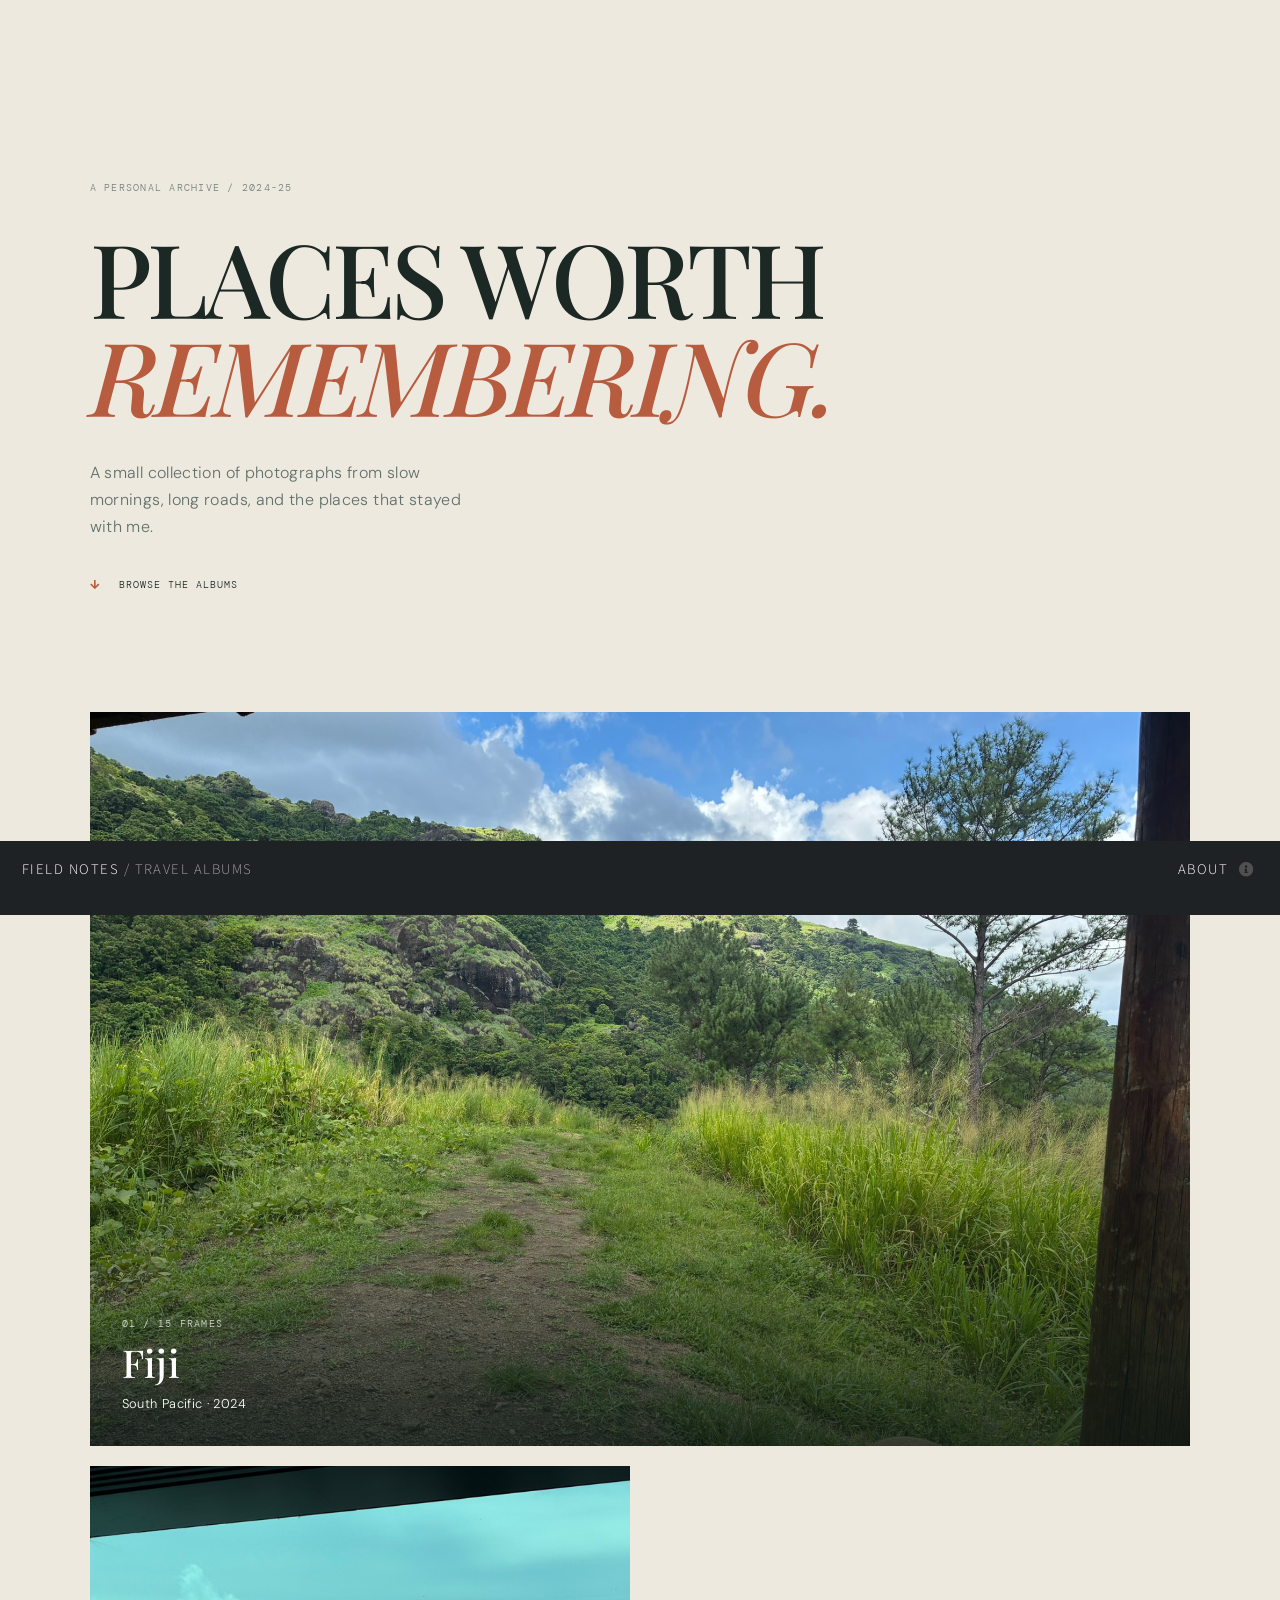
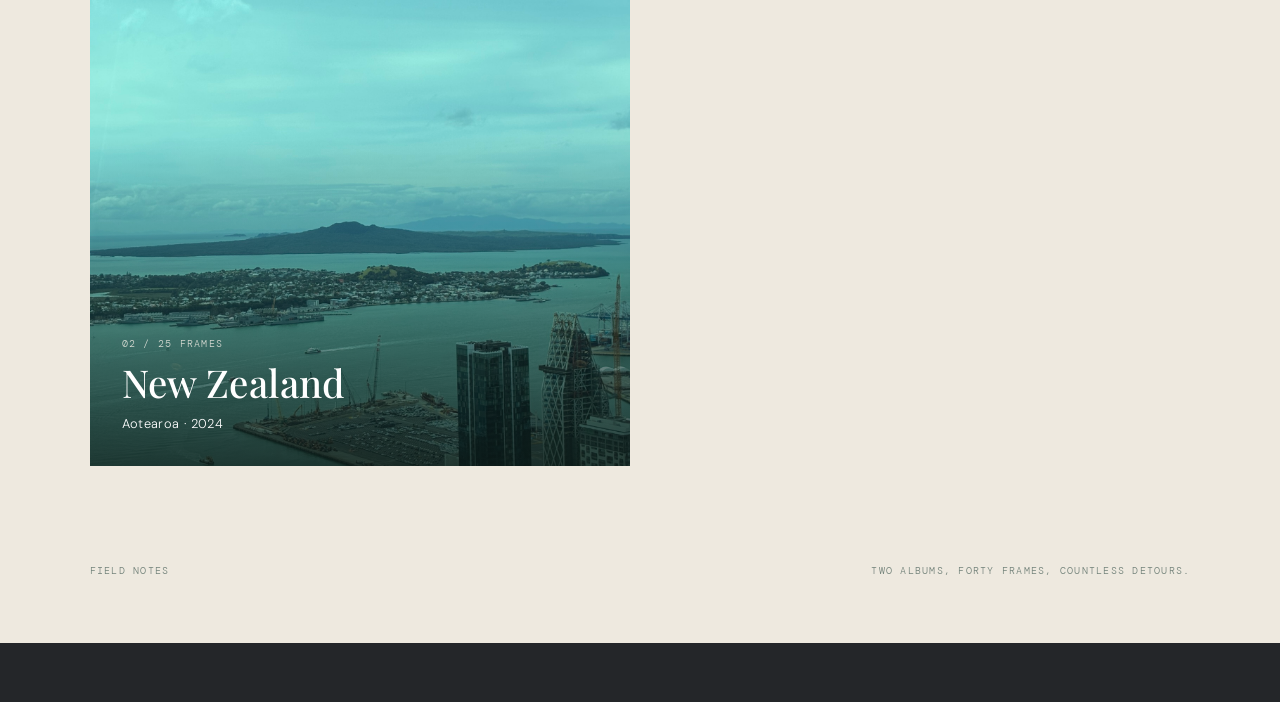
==== index.html @ 41483437 "Initial Commit" ====
<!DOCTYPE HTML>
<html>
	<head>
		<title>Field Notes | Travel Albums</title>
		<meta charset="utf-8" />
		<meta name="viewport" content="width=device-width, initial-scale=1, user-scalable=no" />
		<link rel="stylesheet" href="assets/css/main.css" />
		<noscript><link rel="stylesheet" href="assets/css/noscript.css" /></noscript>
	</head>
	<body class="is-preload">

			<div id="wrapper">
					<header id="header">
						<h1><a href="index.html"><strong>Field Notes</strong> / travel albums</a></h1>
						<nav>
							<ul>
								<li><a href="#about" class="icon solid fa-info-circle">About</a></li>
							</ul>
						</nav>
					</header>

					<main id="album-shelf">
						<section class="intro" aria-labelledby="page-title">
							<p class="eyebrow">A personal archive / 2024-25</p>
							<h2 id="page-title">Places worth<br /><em>remembering.</em></h2>
							<p class="intro-copy">A small collection of photographs from slow mornings, long roads, and the places that stayed with me.</p>
							<a class="scroll-cue" href="#albums"><span class="icon solid fa-arrow-down" aria-hidden="true"></span> Browse the albums</a>
						</section>

						<section id="albums" class="album-grid" aria-label="Travel albums">
							<a class="album-card album-card--wide" href="album.html?album=fiji">
								<img src="images/fiji/IMG_1176.JPEG" alt="A tropical shoreline in Fiji" />
								<span class="album-card__shade"></span>
								<span class="album-card__meta"><small>01 / 15 frames</small><strong>Fiji</strong><span>South Pacific · 2024</span></span>
								<span class="album-card__arrow icon solid fa-arrow-right" aria-hidden="true"></span>
							</a>
							<a class="album-card" href="album.html?album=new-zealand">
								<img src="images/new_zealand/IMG_1194.JPEG" alt="A wide New Zealand landscape" />
								<span class="album-card__shade"></span>
								<span class="album-card__meta"><small>02 / 25 frames</small><strong>New Zealand</strong><span>Aotearoa · 2024</span></span>
								<span class="album-card__arrow icon solid fa-arrow-right" aria-hidden="true"></span>
							</a>
						</section>

						<footer id="about" class="shelf-footer"><span>Field Notes</span><span>Two albums, forty frames, countless detours.</span></footer>
					</main>

			</div>

			<script src="assets/js/jquery.min.js"></script>
			<script src="assets/js/browser.min.js"></script>
			<script src="assets/js/jquery.poptrox.min.js"></script>
			<script src="assets/js/breakpoints.min.js"></script>
			<script src="assets/js/util.js"></script>
			<script src="assets/js/main.js"></script>

	</body>
</html>
---- assets/css/main.css ----
@import url(fontawesome-all.min.css);
@import url("https://fonts.googleapis.com/css?family=Source+Sans+Pro:300,300italic,400,400italic");
@import url("https://fonts.googleapis.com/css2?family=DM+Mono:wght@400;500&family=DM+Sans:wght@400;500;700&family=Playfair+Display:ital,wght@0,500;1,500&display=swap");

/*
	Multiverse by HTML5 UP
	html5up.net | @ajlkn
	Free for personal and commercial use under the CCA 3.0 license (html5up.net/license)
*/

@-moz-keyframes spinner {
	0% {
		-moz-transform: rotate(0deg);
		-webkit-transform: rotate(0deg);
		-ms-transform: rotate(0deg);
		transform: rotate(0deg);
	}

	100% {
		-moz-transform: rotate(359deg);
		-webkit-transform: rotate(359deg);
		-ms-transform: rotate(359deg);
		transform: rotate(359deg);
	}
}

@-webkit-keyframes spinner {
	0% {
		-moz-transform: rotate(0deg);
		-webkit-transform: rotate(0deg);
		-ms-transform: rotate(0deg);
		transform: rotate(0deg);
	}

	100% {
		-moz-transform: rotate(359deg);
		-webkit-transform: rotate(359deg);
		-ms-transform: rotate(359deg);
		transform: rotate(359deg);
	}
}

@-ms-keyframes spinner {
	0% {
		-moz-transform: rotate(0deg);
		-webkit-transform: rotate(0deg);
		-ms-transform: rotate(0deg);
		transform: rotate(0deg);
	}

	100% {
		-moz-transform: rotate(359deg);
		-webkit-transform: rotate(359deg);
		-ms-transform: rotate(359deg);
		transform: rotate(359deg);
	}
}

@keyframes spinner {
	0% {
		-moz-transform: rotate(0deg);
		-webkit-transform: rotate(0deg);
		-ms-transform: rotate(0deg);
		transform: rotate(0deg);
	}

	100% {
		-moz-transform: rotate(359deg);
		-webkit-transform: rotate(359deg);
		-ms-transform: rotate(359deg);
		transform: rotate(359deg);
	}
}

html, body, div, span, applet, object,
iframe, h1, h2, h3, h4, h5, h6, p, blockquote,
pre, a, abbr, acronym, address, big, cite,
code, del, dfn, em, img, ins, kbd, q, s, samp,
small, strike, strong, sub, sup, tt, var, b,
u, i, center, dl, dt, dd, ol, ul, li, fieldset,
form, label, legend, table, caption, tbody,
tfoot, thead, tr, th, td, article, aside,
canvas, details, embed, figure, figcaption,
footer, header, hgroup, menu, nav, output, ruby,
section, summary, time, mark, audio, video {
	margin: 0;
	padding: 0;
	border: 0;
	font-size: 100%;
	font: inherit;
	vertical-align: baseline;}

article, aside, details, figcaption, figure,
footer, header, hgroup, menu, nav, section {
	display: block;}

body {
	line-height: 1;
}

ol, ul {
	list-style: none;
}

blockquote, q {
	quotes: none;
}

	blockquote:before, blockquote:after, q:before, q:after {
		content: '';
		content: none;
	}

table {
	border-collapse: collapse;
	border-spacing: 0;
}

body {
	-webkit-text-size-adjust: none;
}

mark {
	background-color: transparent;
	color: inherit;
}

input::-moz-focus-inner {
	border: 0;
	padding: 0;
}

input, select, textarea {
	-moz-appearance: none;
	-webkit-appearance: none;
	-ms-appearance: none;
	appearance: none;
}

/* Basic */

	@-ms-viewport {
		width: device-width;
	}

	body {
		-ms-overflow-style: scrollbar;
	}

	@media screen and (max-width: 480px) {

		html, body {
			min-width: 320px;
		}

	}

	html {
		box-sizing: border-box;
	}

	*, *:before, *:after {
		box-sizing: inherit;
	}

	body {
		background: #242629;
	}

	/* Album shelf */
	#album-shelf {
		background: #eee9df;
		color: #1c2824;
		min-height: calc(100vh - 4em);
		padding: clamp(7rem, 14vw, 12rem) clamp(1.5rem, 7vw, 8rem) 4rem;
	}

	.intro { margin: 0 auto clamp(4rem, 9vw, 8rem); max-width: 72rem; }
	.eyebrow, .album-card__meta small, .shelf-footer { font-family: "DM Mono", monospace; font-size: 0.65rem; letter-spacing: 0.12em; text-transform: uppercase; }
	.eyebrow { color: #718179; margin-bottom: 2rem; }
	.intro h2 { color: #1c2824; font-family: "Playfair Display", Georgia, serif; font-size: clamp(3.4rem, 8vw, 7.5rem); font-weight: 500; letter-spacing: -0.04em; line-height: 0.95; margin: 0; }
	.intro h2 em { color: #b85c3f; font-weight: 500; }
	.intro-copy { color: #63716b; font-family: "DM Sans", sans-serif; font-size: 1rem; line-height: 1.7; margin: 2.25rem 0 2rem; max-width: 25rem; }
	.scroll-cue { border: 0; color: #1c2824; font-family: "DM Mono", monospace; font-size: 0.65rem; letter-spacing: 0.1em; text-transform: uppercase; }
	.scroll-cue .icon { color: #b85c3f; margin-right: 0.75rem; }
	.album-grid { display: grid; gap: 1.25rem; grid-template-columns: repeat(2, minmax(0, 1fr)); margin: 0 auto; max-width: 72rem; }
	.album-card { aspect-ratio: 0.9; border: 0; display: block; overflow: hidden; position: relative; }
	.album-card--wide { aspect-ratio: 1.5; grid-column: span 2; }
	.album-card img { height: 100%; object-fit: cover; transition: transform 0.7s ease; width: 100%; }
	.album-card__shade { background: linear-gradient(0deg, rgba(13, 25, 21, 0.8), transparent 55%); inset: 0; position: absolute; }
	.album-card__meta { bottom: 2rem; color: #fff; display: flex; flex-direction: column; left: 2rem; position: absolute; z-index: 1; }
	.album-card__meta small { color: #d4d9d1; margin-bottom: 0.7rem; }
	.album-card__meta strong { font-family: "Playfair Display", Georgia, serif; font-size: clamp(1.6rem, 3vw, 2.8rem); font-weight: 500; line-height: 1; }
	.album-card__meta span:last-child { font-family: "DM Sans", sans-serif; font-size: 0.8rem; margin-top: 0.7rem; }
	.album-card__arrow { border: 1px solid rgba(255,255,255,0.7); border-radius: 50%; color: #fff; font-size: 0.8rem; height: 2.75rem; line-height: 2.6rem; position: absolute; right: 2rem; text-align: center; top: 2rem; transition: background-color 0.3s ease, color 0.3s ease; width: 2.75rem; z-index: 1; }
	.album-card:hover img { transform: scale(1.04); }
	.album-card:hover .album-card__arrow { background: #eee9df; color: #1c2824; }
	.shelf-footer { color: #718179; display: flex; justify-content: space-between; margin: 6rem auto 0; max-width: 72rem; }

	@media screen and (max-width: 736px) {
		#album-shelf { padding: 7rem 1.25rem 2rem; }
		.album-grid { grid-template-columns: 1fr; }
		.album-card, .album-card--wide { aspect-ratio: 0.95; grid-column: auto; }
		.album-card__meta { bottom: 1.5rem; left: 1.5rem; }
		.album-card__arrow { right: 1.5rem; top: 1.5rem; }
		.shelf-footer { flex-direction: column; gap: 0.7rem; margin-top: 4rem; }
	}

	.album-page { background: #eee9df; }
	.album-page #header { background: #1c2824; }
	.album-page #header h1, .album-page #header nav > ul > li a { color: #eee9df; }
	#album-view { background: #eee9df; min-height: calc(100vh - 4em); padding: clamp(7rem, 12vw, 10rem) clamp(1.25rem, 5vw, 6rem) 4rem; }
	.album-heading { margin: 0 auto 4rem; max-width: 72rem; }
	.album-heading .eyebrow { margin-bottom: 1rem; }
	.album-heading h2 { color: #1c2824; font-family: "Playfair Display", Georgia, serif; font-size: clamp(2.75rem, 6vw, 6rem); font-weight: 500; letter-spacing: -0.04em; line-height: 1; margin: 0; }
	.album-heading > p:last-child { color: #63716b; font-family: "DM Sans", sans-serif; font-size: 1rem; margin: 1.25rem 0 0; max-width: 28rem; }
	.album-page #main { gap: 1.25rem; margin: 0 auto; max-width: 72rem; }
	.album-page #main .thumb { background: #d6d0c4; height: auto; min-height: 0; width: calc(33.333% - 0.84rem); }
	.album-page #main .thumb:nth-child(1), .album-page #main .thumb:nth-child(4) { width: calc(66.666% - 0.42rem); }
	.album-page #main .thumb > .image { display: block; height: 26rem; position: relative; }
	.album-page #main .thumb > .image img { display: block; height: auto; min-height: 20rem; object-fit: cover; opacity: 0; width: 100%; }
	.album-page #main .thumb > h2 { color: #fff; }
	@media screen and (max-width: 736px) {
		#album-view { padding: 7rem 1.25rem 2rem; }
		.album-page #main .thumb, .album-page #main .thumb:nth-child(1), .album-page #main .thumb:nth-child(4) { width: 100%; }
		.album-page #main .thumb > .image { height: 20rem; }
	}

		body.is-preload *, body.is-preload *:before, body.is-preload *:after {
			-moz-animation: none !important;
			-webkit-animation: none !important;
			-ms-animation: none !important;
			animation: none !important;
			-moz-transition: none !important;
			-webkit-transition: none !important;
			-ms-transition: none !important;
			transition: none !important;
		}

		body.is-resizing *, body.is-resizing *:before, body.is-resizing *:after {
			-moz-animation: none !important;
			-webkit-animation: none !important;
			-ms-animation: none !important;
			animation: none !important;
			-moz-transition: none !important;
			-webkit-transition: none !important;
			-ms-transition: none !important;
			transition: none !important;
		}

/* Type */

	body, input, select, textarea {
		color: #a0a0a1;
		font-family: "Source Sans Pro", Helvetica, sans-serif;
		font-size: 15pt;
		font-weight: 300;
		letter-spacing: 0.025em;
		line-height: 1.65;
	}

		@media screen and (max-width: 1680px) {

			body, input, select, textarea {
				font-size: 11pt;
			}

		}

	a {
		-moz-transition: color 0.2s ease-in-out, border-bottom-color 0.2s ease-in-out;
		-webkit-transition: color 0.2s ease-in-out, border-bottom-color 0.2s ease-in-out;
		-ms-transition: color 0.2s ease-in-out, border-bottom-color 0.2s ease-in-out;
		transition: color 0.2s ease-in-out, border-bottom-color 0.2s ease-in-out;
		border-bottom: dotted 1px;
		color: #34a58e;
		text-decoration: none;
	}

		a:hover {
			border-bottom-color: transparent;
			color: #34a58e !important;
		}

	strong, b {
		color: #ffffff;
		font-weight: 300;
	}

	em, i {
		font-style: italic;
	}

	p {
		margin: 0 0 2em 0;
	}

	h1, h2, h3, h4, h5, h6 {
		color: #ffffff;
		font-weight: 300;
		letter-spacing: 0.1em;
		line-height: 1.5;
		margin: 0 0 1em 0;
		text-transform: uppercase;
	}

		h1 a, h2 a, h3 a, h4 a, h5 a, h6 a {
			color: inherit;
			text-decoration: none;
		}

	h1 {
		font-size: 2em;
	}

	h2 {
		font-size: 1.25em;
	}

	h3 {
		font-size: 1.1em;
	}

	h4 {
		font-size: 1em;
	}

	h5 {
		font-size: 0.9em;
	}

	h6 {
		font-size: 0.7em;
	}

	@media screen and (max-width: 736px) {

		h2 {
			font-size: 1em;
		}

		h3 {
			font-size: 0.9em;
		}

		h4 {
			font-size: 0.8em;
		}

		h5 {
			font-size: 0.7em;
		}

		h6 {
			font-size: 0.7em;
		}

	}

	sub {
		font-size: 0.8em;
		position: relative;
		top: 0.5em;
	}

	sup {
		font-size: 0.8em;
		position: relative;
		top: -0.5em;
	}

	blockquote {
		border-left: 4px #36383c;
		font-style: italic;
		margin: 0 0 2em 0;
		padding: 0.5em 0 0.5em 2em;
	}

	code {
		background: #34363b;
		border: solid 1px #36383c;
		font-family: "Courier New", monospace;
		font-size: 0.9em;
		margin: 0 0.25em;
		padding: 0.25em 0.65em;
	}

	pre {
		-webkit-overflow-scrolling: touch;
		font-family: "Courier New", monospace;
		font-size: 0.9em;
		margin: 0 0 2em 0;
	}

		pre code {
			display: block;
			line-height: 1.75;
			padding: 1em 1.5em;
			overflow-x: auto;
		}

	hr {
		border: 0;
		border-bottom: solid 1px #36383c;
		margin: 2em 0;
	}

		hr.major {
			margin: 3em 0;
		}

	.align-left {
		text-align: left;
	}

	.align-center {
		text-align: center;
	}

	.align-right {
		text-align: right;
	}

/* Button */

	input[type="submit"],
	input[type="reset"],
	input[type="button"],
	button,
	.button {
		-moz-appearance: none;
		-webkit-appearance: none;
		-ms-appearance: none;
		appearance: none;
		-moz-transition: background-color 0.2s ease-in-out, box-shadow 0.2s ease-in-out, color 0.2s ease-in-out;
		-webkit-transition: background-color 0.2s ease-in-out, box-shadow 0.2s ease-in-out, color 0.2s ease-in-out;
		-ms-transition: background-color 0.2s ease-in-out, box-shadow 0.2s ease-in-out, color 0.2s ease-in-out;
		transition: background-color 0.2s ease-in-out, box-shadow 0.2s ease-in-out, color 0.2s ease-in-out;
		background-color: transparent;
		border: 0;
		border-radius: 0;
		box-shadow: inset 0 0 0 2px #36383c;
		color: #ffffff !important;
		cursor: pointer;
		display: inline-block;
		font-size: 0.9em;
		font-weight: 300;
		height: 3.05556em;
		letter-spacing: 0.1em;
		line-height: 3.05556em;
		padding: 0 2.5em;
		text-align: center;
		text-decoration: none;
		text-transform: uppercase;
		white-space: nowrap;
	}

		input[type="submit"]:hover,
		input[type="reset"]:hover,
		input[type="button"]:hover,
		button:hover,
		.button:hover {
			box-shadow: inset 0 0 0 2px #34a58e;
			color: #34a58e !important;
		}

			input[type="submit"]:hover:active,
			input[type="reset"]:hover:active,
			input[type="button"]:hover:active,
			button:hover:active,
			.button:hover:active {
				background-color: rgba(52, 165, 142, 0.15);
				color: #34a58e !important;
			}

		input[type="submit"].icon,
		input[type="reset"].icon,
		input[type="button"].icon,
		button.icon,
		.button.icon {
			padding-left: 1.35em;
		}

			input[type="submit"].icon:before,
			input[type="reset"].icon:before,
			input[type="button"].icon:before,
			button.icon:before,
			.button.icon:before {
				margin-right: 0.5em;
			}

		input[type="submit"].fit,
		input[type="reset"].fit,
		input[type="button"].fit,
		button.fit,
		.button.fit {
			width: 100%;
		}

		input[type="submit"].small,
		input[type="reset"].small,
		input[type="button"].small,
		button.small,
		.button.small {
			font-size: 0.8em;
		}

		input[type="submit"].large,
		input[type="reset"].large,
		input[type="button"].large,
		button.large,
		.button.large {
			font-size: 1.35em;
		}

		input[type="submit"].primary,
		input[type="reset"].primary,
		input[type="button"].primary,
		button.primary,
		.button.primary {
			background-color: #34a58e;
			box-shadow: none;
		}

			input[type="submit"].primary:hover,
			input[type="reset"].primary:hover,
			input[type="button"].primary:hover,
			button.primary:hover,
			.button.primary:hover {
				background-color: #47c5ab;
				color: #ffffff !important;
			}

				input[type="submit"].primary:hover:active,
				input[type="reset"].primary:hover:active,
				input[type="button"].primary:hover:active,
				button.primary:hover:active,
				.button.primary:hover:active {
					background-color: #287e6d;
				}

		input[type="submit"].disabled, input[type="submit"]:disabled,
		input[type="reset"].disabled,
		input[type="reset"]:disabled,
		input[type="button"].disabled,
		input[type="button"]:disabled,
		button.disabled,
		button:disabled,
		.button.disabled,
		.button:disabled {
			pointer-events: none;
			opacity: 0.35;
		}

/* Form */

	form {
		margin: 0 0 2em 0;
	}

		form > :last-child {
			margin-bottom: 0;
		}

		form > .fields {
			display: -moz-flex;
			display: -webkit-flex;
			display: -ms-flex;
			display: flex;
			-moz-flex-wrap: wrap;
			-webkit-flex-wrap: wrap;
			-ms-flex-wrap: wrap;
			flex-wrap: wrap;
			width: calc(100% + 3em);
			margin: -1.5em 0 2em -1.5em;
		}

			form > .fields > .field {
				-moz-flex-grow: 0;
				-webkit-flex-grow: 0;
				-ms-flex-grow: 0;
				flex-grow: 0;
				-moz-flex-shrink: 0;
				-webkit-flex-shrink: 0;
				-ms-flex-shrink: 0;
				flex-shrink: 0;
				padding: 1.5em 0 0 1.5em;
				width: calc(100% - 1.5em);
			}

				form > .fields > .field.half {
					width: calc(50% - 0.75em);
				}

				form > .fields > .field.third {
					width: calc(100%/3 - 0.5em);
				}

				form > .fields > .field.quarter {
					width: calc(25% - 0.375em);
				}

		@media screen and (max-width: 736px) {

			form > .fields {
				width: calc(100% + 3em);
				margin: -1.5em 0 2em -1.5em;
			}

				form > .fields > .field {
					padding: 1.5em 0 0 1.5em;
					width: calc(100% - 1.5em);
				}

					form > .fields > .field.half {
						width: calc(100% - 1.5em);
					}

					form > .fields > .field.third {
						width: calc(100% - 1.5em);
					}

					form > .fields > .field.quarter {
						width: calc(100% - 1.5em);
					}

		}

	label {
		color: #ffffff;
		display: block;
		font-size: 0.9em;
		font-weight: 300;
		margin: 0 0 1em 0;
	}

	input[type="text"],
	input[type="password"],
	input[type="email"],
	input[type="tel"],
	input[type="search"],
	input[type="url"],
	select,
	textarea {
		-moz-appearance: none;
		-webkit-appearance: none;
		-ms-appearance: none;
		appearance: none;
		background: #34363b;
		border: 0;
		border-radius: 0;
		color: #a0a0a1;
		display: block;
		outline: 0;
		padding: 0 1em;
		text-decoration: none;
		width: 100%;
	}

		input[type="text"]:invalid,
		input[type="password"]:invalid,
		input[type="email"]:invalid,
		input[type="tel"]:invalid,
		input[type="search"]:invalid,
		input[type="url"]:invalid,
		select:invalid,
		textarea:invalid {
			box-shadow: none;
		}

		input[type="text"]:focus,
		input[type="password"]:focus,
		input[type="email"]:focus,
		input[type="tel"]:focus,
		input[type="search"]:focus,
		input[type="url"]:focus,
		select:focus,
		textarea:focus {
			box-shadow: inset 0 0 0 2px #34a58e;
		}

	select {
		background-image: url("data:image/svg+xml;charset=utf8,%3Csvg xmlns='http://www.w3.org/2000/svg' width='40' height='40' preserveAspectRatio='none' viewBox='0 0 40 40'%3E%3Cpath d='M9.4,12.3l10.4,10.4l10.4-10.4c0.2-0.2,0.5-0.4,0.9-0.4c0.3,0,0.6,0.1,0.9,0.4l3.3,3.3c0.2,0.2,0.4,0.5,0.4,0.9 c0,0.4-0.1,0.6-0.4,0.9L20.7,31.9c-0.2,0.2-0.5,0.4-0.9,0.4c-0.3,0-0.6-0.1-0.9-0.4L4.3,17.3c-0.2-0.2-0.4-0.5-0.4-0.9 c0-0.4,0.1-0.6,0.4-0.9l3.3-3.3c0.2-0.2,0.5-0.4,0.9-0.4S9.1,12.1,9.4,12.3z' fill='%2336383c' /%3E%3C/svg%3E");
		background-size: 1.25rem;
		background-repeat: no-repeat;
		background-position: calc(100% - 1rem) center;
		height: 2.75em;
		padding-right: 2.75em;
		text-overflow: ellipsis;
	}

		select option {
			color: #ffffff;
			background: #242629;
		}

		select:focus::-ms-value {
			background-color: transparent;
		}

		select::-ms-expand {
			display: none;
		}

	input[type="text"],
	input[type="password"],
	input[type="email"],
	input[type="tel"],
	input[type="search"],
	input[type="url"],
	select {
		height: 2.75em;
	}

	textarea {
		padding: 0.75em 1em;
	}

	input[type="checkbox"],
	input[type="radio"] {
		-moz-appearance: none;
		-webkit-appearance: none;
		-ms-appearance: none;
		appearance: none;
		display: block;
		float: left;
		margin-right: -2em;
		opacity: 0;
		width: 1em;
		z-index: -1;
	}

		input[type="checkbox"] + label,
		input[type="radio"] + label {
			text-decoration: none;
			color: #a0a0a1;
			cursor: pointer;
			display: inline-block;
			font-size: 1em;
			font-weight: 300;
			padding-left: 2.4em;
			padding-right: 0.75em;
			position: relative;
		}

			input[type="checkbox"] + label:before,
			input[type="radio"] + label:before {
				-moz-osx-font-smoothing: grayscale;
				-webkit-font-smoothing: antialiased;
				display: inline-block;
				font-style: normal;
				font-variant: normal;
				text-rendering: auto;
				line-height: 1;
				text-transform: none !important;
				font-family: 'Font Awesome 5 Free';
				font-weight: 900;
			}

			input[type="checkbox"] + label:before,
			input[type="radio"] + label:before {
				background: #34363b;
				content: '';
				display: inline-block;
				font-size: 0.8em;
				height: 2.0625em;
				left: 0;
				line-height: 2.0625em;
				position: absolute;
				text-align: center;
				top: 0;
				width: 2.0625em;
			}

		input[type="checkbox"]:checked + label:before,
		input[type="radio"]:checked + label:before {
			background: #34a58e;
			border-color: #34a58e;
			color: #ffffff;
			content: '\f00c';
		}

		input[type="checkbox"]:focus + label:before,
		input[type="radio"]:focus + label:before {
			box-shadow: 0 0 0 2px #34a58e;
		}

	input[type="radio"] + label:before {
		border-radius: 100%;
	}

	::-webkit-input-placeholder {
		color: #707071 !important;
		opacity: 1.0;
	}

	:-moz-placeholder {
		color: #707071 !important;
		opacity: 1.0;
	}

	::-moz-placeholder {
		color: #707071 !important;
		opacity: 1.0;
	}

	:-ms-input-placeholder {
		color: #707071 !important;
		opacity: 1.0;
	}

/* Icon */

	.icon {
		text-decoration: none;
		border-bottom: none;
		position: relative;
	}

		.icon:before {
			-moz-osx-font-smoothing: grayscale;
			-webkit-font-smoothing: antialiased;
			display: inline-block;
			font-style: normal;
			font-variant: normal;
			text-rendering: auto;
			line-height: 1;
			text-transform: none !important;
			font-family: 'Font Awesome 5 Free';
			font-weight: 400;
		}

		.icon > .label {
			display: none;
		}

		.icon:before {
			line-height: inherit;
		}

		.icon.solid:before {
			font-weight: 900;
		}

		.icon.brands:before {
			font-family: 'Font Awesome 5 Brands';
		}

/* List */

	ol {
		list-style: decimal;
		margin: 0 0 2em 0;
		padding-left: 1.25em;
	}

		ol li {
			padding-left: 0.25em;
		}

	ul {
		list-style: disc;
		margin: 0 0 2em 0;
		padding-left: 1em;
	}

		ul li {
			padding-left: 0.5em;
		}

		ul.alt {
			list-style: none;
			padding-left: 0;
		}

			ul.alt li {
				border-top: solid 1px #36383c;
				padding: 0.5em 0;
			}

				ul.alt li:first-child {
					border-top: 0;
					padding-top: 0;
				}

	dl {
		margin: 0 0 2em 0;
	}

		dl dt {
			display: block;
			font-weight: 300;
			margin: 0 0 1em 0;
		}

		dl dd {
			margin-left: 2em;
		}

/* Actions */

	ul.actions {
		display: -moz-flex;
		display: -webkit-flex;
		display: -ms-flex;
		display: flex;
		cursor: default;
		list-style: none;
		margin-left: -1em;
		padding-left: 0;
	}

		ul.actions li {
			padding: 0 0 0 1em;
			vertical-align: middle;
		}

		ul.actions.special {
			-moz-justify-content: center;
			-webkit-justify-content: center;
			-ms-justify-content: center;
			justify-content: center;
			width: 100%;
			margin-left: 0;
		}

			ul.actions.special li:first-child {
				padding-left: 0;
			}

		ul.actions.stacked {
			-moz-flex-direction: column;
			-webkit-flex-direction: column;
			-ms-flex-direction: column;
			flex-direction: column;
			margin-left: 0;
		}

			ul.actions.stacked li {
				padding: 1.3em 0 0 0;
			}

				ul.actions.stacked li:first-child {
					padding-top: 0;
				}

		ul.actions.fit {
			width: calc(100% + 1em);
		}

			ul.actions.fit li {
				-moz-flex-grow: 1;
				-webkit-flex-grow: 1;
				-ms-flex-grow: 1;
				flex-grow: 1;
				-moz-flex-shrink: 1;
				-webkit-flex-shrink: 1;
				-ms-flex-shrink: 1;
				flex-shrink: 1;
				width: 100%;
			}

				ul.actions.fit li > * {
					width: 100%;
				}

			ul.actions.fit.stacked {
				width: 100%;
			}

		@media screen and (max-width: 480px) {

			ul.actions:not(.fixed) {
				-moz-flex-direction: column;
				-webkit-flex-direction: column;
				-ms-flex-direction: column;
				flex-direction: column;
				margin-left: 0;
				width: 100% !important;
			}

				ul.actions:not(.fixed) li {
					-moz-flex-grow: 1;
					-webkit-flex-grow: 1;
					-ms-flex-grow: 1;
					flex-grow: 1;
					-moz-flex-shrink: 1;
					-webkit-flex-shrink: 1;
					-ms-flex-shrink: 1;
					flex-shrink: 1;
					padding: 1em 0 0 0;
					text-align: center;
					width: 100%;
				}

					ul.actions:not(.fixed) li > * {
						width: 100%;
					}

					ul.actions:not(.fixed) li:first-child {
						padding-top: 0;
					}

					ul.actions:not(.fixed) li input[type="submit"],
					ul.actions:not(.fixed) li input[type="reset"],
					ul.actions:not(.fixed) li input[type="button"],
					ul.actions:not(.fixed) li button,
					ul.actions:not(.fixed) li .button {
						width: 100%;
					}

						ul.actions:not(.fixed) li input[type="submit"].icon:before,
						ul.actions:not(.fixed) li input[type="reset"].icon:before,
						ul.actions:not(.fixed) li input[type="button"].icon:before,
						ul.actions:not(.fixed) li button.icon:before,
						ul.actions:not(.fixed) li .button.icon:before {
							margin-left: -0.5rem;
						}

		}

/* Icons */

	ul.icons {
		cursor: default;
		list-style: none;
		padding-left: 0;
	}

		ul.icons li {
			display: inline-block;
			padding: 0 1em 0 0;
		}

			ul.icons li:last-child {
				padding-right: 0;
			}

			ul.icons li .icon {
				color: #505051;
			}

				ul.icons li .icon:before {
					font-size: 1.5em;
				}

/* Table */

	.table-wrapper {
		-webkit-overflow-scrolling: touch;
		overflow-x: auto;
	}

	table {
		margin: 0 0 2em 0;
		width: 100%;
	}

		table tbody tr {
			border: solid 1px #36383c;
			border-left: 0;
			border-right: 0;
		}

			table tbody tr:nth-child(2n + 1) {
				background-color: #34363b;
			}

		table td {
			padding: 0.75em 0.75em;
		}

		table th {
			color: #ffffff;
			font-size: 0.9em;
			font-weight: 300;
			padding: 0 0.75em 0.75em 0.75em;
			text-align: left;
		}

		table thead {
			border-bottom: solid 2px #36383c;
		}

		table tfoot {
			border-top: solid 2px #36383c;
		}

		table.alt {
			border-collapse: separate;
		}

			table.alt tbody tr td {
				border: solid 1px #36383c;
				border-left-width: 0;
				border-top-width: 0;
			}

				table.alt tbody tr td:first-child {
					border-left-width: 1px;
				}

			table.alt tbody tr:first-child td {
				border-top-width: 1px;
			}

			table.alt thead {
				border-bottom: 0;
			}

			table.alt tfoot {
				border-top: 0;
			}

/* Panel */

	.panel {
		padding: 4em 4em 2em 4em ;
		-moz-transform: translateY(100vh);
		-webkit-transform: translateY(100vh);
		-ms-transform: translateY(100vh);
		transform: translateY(100vh);
		-moz-transition: -moz-transform 0.5s ease;
		-webkit-transition: -webkit-transform 0.5s ease;
		-ms-transition: -ms-transform 0.5s ease;
		transition: transform 0.5s ease;
		-webkit-overflow-scrolling: touch;
		background: rgba(36, 38, 41, 0.975);
		bottom: 4em;
		left: 0;
		max-height: calc(80vh - 4em);
		overflow-y: auto;
		position: fixed;
		width: 100%;
		z-index: 10001;
	}

		.panel.active {
			-moz-transform: translateY(1px);
			-webkit-transform: translateY(1px);
			-ms-transform: translateY(1px);
			transform: translateY(1px);
		}

		.panel > .inner {
			margin: 0 auto;
			max-width: 100%;
			width: 75em;
		}

			.panel > .inner.split {
				display: -moz-flex;
				display: -webkit-flex;
				display: -ms-flex;
				display: flex;
			}

				.panel > .inner.split > div {
					margin-left: 4em;
					width: 50%;
				}

				.panel > .inner.split > :first-child {
					margin-left: 0;
				}

		.panel > .closer {
			-moz-transition: opacity 0.2s ease-in-out;
			-webkit-transition: opacity 0.2s ease-in-out;
			-ms-transition: opacity 0.2s ease-in-out;
			transition: opacity 0.2s ease-in-out;
			background-image: url("images/close.svg");
			background-position: center;
			background-repeat: no-repeat;
			background-size: 3em;
			cursor: pointer;
			height: 5em;
			opacity: 0.25;
			position: absolute;
			right: 0;
			top: 0;
			width: 5em;
			z-index: 2;
		}

			.panel > .closer:hover {
				opacity: 1.0;
			}

		@media screen and (max-width: 1280px) {

			.panel {
				padding: 3em 3em 1em 3em ;
			}

				.panel > .inner.split > div {
					margin-left: 3em;
				}

				.panel > .closer {
					background-size: 2.5em;
					background-position: 75% 25%;
				}

		}

		@media screen and (max-width: 980px) {

			.panel > .inner.split {
				-moz-flex-direction: column;
				-webkit-flex-direction: column;
				-ms-flex-direction: column;
				flex-direction: column;
			}

				.panel > .inner.split > div {
					margin-left: 0;
					width: 100%;
				}

		}

		@media screen and (max-width: 736px) {

			.panel {
				-moz-transform: translateY(-100vh);
				-webkit-transform: translateY(-100vh);
				-ms-transform: translateY(-100vh);
				transform: translateY(-100vh);
				padding: 4em 2em 2em 2em ;
				bottom: auto;
				top: calc(4em - 1px);
			}

				.panel.active {
					-moz-transform: translateY(0);
					-webkit-transform: translateY(0);
					-ms-transform: translateY(0);
					transform: translateY(0);
				}

		}

/* Poptrox Popup */

	.poptrox-overlay {
		-webkit-tap-highlight-color: rgba(255, 255, 255, 0);
	}

	.poptrox-popup {
		background: rgba(31, 34, 36, 0.925);
		box-shadow: 0 1em 3em 0.5em rgba(0, 0, 0, 0.25);
		cursor: default;
	}

		.poptrox-popup:before {
			-moz-transition: opacity 0.2s ease-in-out;
			-webkit-transition: opacity 0.2s ease-in-out;
			-ms-transition: opacity 0.2s ease-in-out;
			transition: opacity 0.2s ease-in-out;
			background-image: -moz-linear-gradient(to left, rgba(31,34,36,0.35), rgba(31,34,36,0) 10em, rgba(31,34,36,0)), -moz-linear-gradient(to right, rgba(31,34,36,0.35), rgba(31,34,36,0) 10em, rgba(31,34,36,0));
			background-image: -webkit-linear-gradient(to left, rgba(31,34,36,0.35), rgba(31,34,36,0) 10em, rgba(31,34,36,0)), -webkit-linear-gradient(to right, rgba(31,34,36,0.35), rgba(31,34,36,0) 10em, rgba(31,34,36,0));
			background-image: -ms-linear-gradient(to left, rgba(31,34,36,0.35), rgba(31,34,36,0) 10em, rgba(31,34,36,0)), -ms-linear-gradient(to right, rgba(31,34,36,0.35), rgba(31,34,36,0) 10em, rgba(31,34,36,0));
			background-image: linear-gradient(to left, rgba(31,34,36,0.35), rgba(31,34,36,0) 10em, rgba(31,34,36,0)), linear-gradient(to right, rgba(31,34,36,0.35), rgba(31,34,36,0) 10em, rgba(31,34,36,0));
			content: '';
			display: block;
			height: 100%;
			left: 0;
			position: absolute;
			top: 0;
			width: 100%;
			z-index: 1;
			opacity: 1;
		}

		.poptrox-popup .closer {
			-moz-transition: opacity 0.2s ease-in-out;
			-webkit-transition: opacity 0.2s ease-in-out;
			-ms-transition: opacity 0.2s ease-in-out;
			transition: opacity 0.2s ease-in-out;
			background-image: url("images/close.svg");
			background-position: center;
			background-repeat: no-repeat;
			background-size: 3em;
			height: 5em;
			opacity: 0;
			position: absolute;
			right: 0;
			top: 0;
			width: 5em;
			z-index: 2;
		}

		.poptrox-popup .nav-previous,
		.poptrox-popup .nav-next {
			-moz-transition: opacity 0.2s ease-in-out;
			-webkit-transition: opacity 0.2s ease-in-out;
			-ms-transition: opacity 0.2s ease-in-out;
			transition: opacity 0.2s ease-in-out;
			background-image: url("images/arrow.svg");
			background-position: center;
			background-repeat: no-repeat;
			background-size: 5em;
			cursor: pointer;
			height: 8em;
			margin-top: -4em;
			opacity: 0;
			position: absolute;
			top: 50%;
			width: 6em;
			z-index: 2;
		}

		.poptrox-popup .nav-previous {
			-moz-transform: scaleX(-1);
			-webkit-transform: scaleX(-1);
			-ms-transform: scaleX(-1);
			transform: scaleX(-1);
			left: 0;
		}

		.poptrox-popup .nav-next {
			right: 0;
		}

		.poptrox-popup .caption {
			padding: 2em 2em 0.1em 2em ;
			background-image: -moz-linear-gradient(to top, rgba(16,16,16,0.45) 25%, rgba(16,16,16,0) 100%);
			background-image: -webkit-linear-gradient(to top, rgba(16,16,16,0.45) 25%, rgba(16,16,16,0) 100%);
			background-image: -ms-linear-gradient(to top, rgba(16,16,16,0.45) 25%, rgba(16,16,16,0) 100%);
			background-image: linear-gradient(to top, rgba(16,16,16,0.45) 25%, rgba(16,16,16,0) 100%);
			bottom: 0;
			cursor: default;
			left: 0;
			position: absolute;
			text-align: left;
			width: 100%;
			z-index: 2;
		}

			.poptrox-popup .caption h2, .poptrox-popup .caption h3, .poptrox-popup .caption h4, .poptrox-popup .caption h5, .poptrox-popup .caption h6 {
				margin: 0 0 0.5em 0;
			}

			.poptrox-popup .caption p {
				color: #ffffff;
			}

		.poptrox-popup .loader {
			-moz-animation: spinner 1s infinite linear !important;
			-webkit-animation: spinner 1s infinite linear !important;
			-ms-animation: spinner 1s infinite linear !important;
			animation: spinner 1s infinite linear !important;
			background-image: url("images/spinner.svg");
			background-position: center;
			background-repeat: no-repeat;
			background-size: contain;
			display: block;
			font-size: 2em;
			height: 2em;
			left: 50%;
			line-height: 2em;
			margin: -1em 0 0 -1em;
			opacity: 0.25;
			position: absolute;
			text-align: center;
			top: 50%;
			width: 2em;
		}

		.poptrox-popup:hover .closer,
		.poptrox-popup:hover .nav-previous,
		.poptrox-popup:hover .nav-next {
			opacity: 0.5;
		}

			.poptrox-popup:hover .closer:hover,
			.poptrox-popup:hover .nav-previous:hover,
			.poptrox-popup:hover .nav-next:hover {
				opacity: 1.0;
			}

		.poptrox-popup.loading:before {
			opacity: 0;
		}

		body.touch .poptrox-popup .closer,
		body.touch .poptrox-popup .nav-previous,
		body.touch .poptrox-popup .nav-next {
			opacity: 1.0 !important;
		}

		@media screen and (max-width: 980px) {

			.poptrox-popup .closer {
				background-size: 3em;
			}

			.poptrox-popup .nav-previous,
			.poptrox-popup .nav-next {
				background-size: 4em;
			}

		}

		@media screen and (max-width: 736px) {

			.poptrox-popup:before {
				display: none;
			}

			.poptrox-popup .caption {
				display: none !important;
			}

			.poptrox-popup .closer,
			.poptrox-popup .nav-previous,
			.poptrox-popup .nav-next {
				display: none !important;
			}

		}

/* Wrapper */

	#wrapper {
		-moz-transition: -moz-filter 0.5s ease, -webkit-filter 0.5s ease, -ms-filter 0.5s ease, -moz-filter 0.5s ease;
		-webkit-transition: -moz-filter 0.5s ease, -webkit-filter 0.5s ease, -ms-filter 0.5s ease, -webkit-filter 0.5s ease;
		-ms-transition: -moz-filter 0.5s ease, -webkit-filter 0.5s ease, -ms-filter 0.5s ease, -ms-filter 0.5s ease;
		transition: -moz-filter 0.5s ease, -webkit-filter 0.5s ease, -ms-filter 0.5s ease, filter 0.5s ease;
		position: relative;
	}

		#wrapper:after {
			pointer-events: none;
			-moz-transition: opacity 0.5s ease, visibility 0.5s;
			-webkit-transition: opacity 0.5s ease, visibility 0.5s;
			-ms-transition: opacity 0.5s ease, visibility 0.5s;
			transition: opacity 0.5s ease, visibility 0.5s;
			background: rgba(36, 38, 41, 0.5);
			content: '';
			display: block;
			height: 100%;
			left: 0;
			opacity: 0;
			position: absolute;
			top: 0;
			visibility: hidden;
			width: 100%;
			z-index: 1;
		}

			body.ie #wrapper:after {
				background: rgba(36, 38, 41, 0.8);
			}

		body.modal-active #wrapper {
			-moz-filter: blur(8px);
			-webkit-filter: blur(8px);
			-ms-filter: blur(8px);
			filter: blur(8px);
		}

			body.modal-active #wrapper:after {
				pointer-events: auto;
				opacity: 1;
				visibility: visible;
				z-index: 10003;
			}

		#wrapper:before {
			-moz-animation: spinner 1s infinite linear !important;
			-webkit-animation: spinner 1s infinite linear !important;
			-ms-animation: spinner 1s infinite linear !important;
			animation: spinner 1s infinite linear !important;
			pointer-events: none;
			-moz-transition: top 0.75s ease-in-out, opacity 0.35s ease-out, visibility 0.35s;
			-webkit-transition: top 0.75s ease-in-out, opacity 0.35s ease-out, visibility 0.35s;
			-ms-transition: top 0.75s ease-in-out, opacity 0.35s ease-out, visibility 0.35s;
			transition: top 0.75s ease-in-out, opacity 0.35s ease-out, visibility 0.35s;
			background-image: url("images/spinner.svg");
			background-position: center;
			background-repeat: no-repeat;
			background-size: contain;
			content: '';
			display: block;
			font-size: 2em;
			height: 2em;
			left: 50%;
			line-height: 2em;
			margin: -1em 0 0 -1em;
			opacity: 0;
			position: fixed;
			text-align: center;
			top: 75%;
			visibility: hidden;
			width: 2em;
		}

		body.is-preload #wrapper:before {
			-moz-transition: opacity 1s ease-out !important;
			-webkit-transition: opacity 1s ease-out !important;
			-ms-transition: opacity 1s ease-out !important;
			transition: opacity 1s ease-out !important;
			-moz-transition-delay: 0.5s !important;
			-webkit-transition-delay: 0.5s !important;
			-ms-transition-delay: 0.5s !important;
			transition-delay: 0.5s !important;
			opacity: 0.25;
			top: 50%;
			visibility: visible;
		}

/* Header */

	body {
		padding: 0 0 4em 0;
	}

	#header {
		-moz-transform: translateY(0);
		-webkit-transform: translateY(0);
		-ms-transform: translateY(0);
		transform: translateY(0);
		-moz-transition: -moz-transform 1s ease;
		-webkit-transition: -webkit-transform 1s ease;
		-ms-transition: -ms-transform 1s ease;
		transition: transform 1s ease;
		-moz-user-select: none;
		-ms-user-select: none;
		-webkit-user-select: none;
		background: #1f2224;
		bottom: -1em;
		height: 5em;
		left: 0;
		line-height: 4em;
		padding: 0 1.5em;
		position: fixed;
		user-select: none;
		width: 100%;
		z-index: 10002;
	}

		body.is-preload #header {
			-moz-transform: translateY(4em);
			-webkit-transform: translateY(4em);
			-ms-transform: translateY(4em);
			transform: translateY(4em);
		}

		#header h1 {
			color: #a0a0a1;
			display: inline-block;
			font-size: 1em;
			line-height: 1;
			margin: 0;
			vertical-align: middle;
		}

			#header h1 a {
				border: 0;
				color: inherit;
			}

				#header h1 a:hover {
					color: inherit !important;
				}

		#header nav {
			position: absolute;
			right: 0;
			top: 0;
		}

			#header nav > ul {
				list-style: none;
				margin: 0;
				padding: 0;
			}

				#header nav > ul > li {
					display: inline-block;
					padding: 0;
				}

					#header nav > ul > li a {
						-moz-transition: background-color 0.5s ease;
						-webkit-transition: background-color 0.5s ease;
						-ms-transition: background-color 0.5s ease;
						transition: background-color 0.5s ease;
						border: 0;
						color: #ffffff;
						display: inline-block;
						letter-spacing: 0.1em;
						padding: 0 1.65em;
						text-transform: uppercase;
					}

						#header nav > ul > li a.icon:before {
							color: #505051;
							float: right;
							margin-left: 0.75em;
						}

						#header nav > ul > li a:hover {
							color: #ffffff !important;
						}

						#header nav > ul > li a.active {
							background-color: #242629;
						}

	@media screen and (max-width: 736px) {

		body {
			padding: 4em 0 0 0;
		}

		#header {
			-moz-transform: translateY(0);
			-webkit-transform: translateY(0);
			-ms-transform: translateY(0);
			transform: translateY(0);
			bottom: auto;
			height: 4em;
			padding: 0 1em;
			top: 0;
		}

			body.is-preload #header {
				-moz-transform: translateY(-3.4em);
				-webkit-transform: translateY(-3.4em);
				-ms-transform: translateY(-3.4em);
				transform: translateY(-3.4em);
			}

			#header h1 {
				font-size: 0.9em;
			}

			#header nav > ul > li a {
				font-size: 0.9em;
				padding: 0 1.15em;
			}

	}

/* Main */

	#main {
		-moz-transition: -moz-filter 0.5s ease, -webkit-filter 0.5s ease, -ms-filter 0.5s ease, -moz-filter 0.5s ease;
		-webkit-transition: -moz-filter 0.5s ease, -webkit-filter 0.5s ease, -ms-filter 0.5s ease, -webkit-filter 0.5s ease;
		-ms-transition: -moz-filter 0.5s ease, -webkit-filter 0.5s ease, -ms-filter 0.5s ease, -ms-filter 0.5s ease;
		transition: -moz-filter 0.5s ease, -webkit-filter 0.5s ease, -ms-filter 0.5s ease, filter 0.5s ease;
		display: -moz-flex;
		display: -webkit-flex;
		display: -ms-flex;
		display: flex;
		-moz-flex-wrap: wrap;
		-webkit-flex-wrap: wrap;
		-ms-flex-wrap: wrap;
		flex-wrap: wrap;
		-webkit-tap-highlight-color: rgba(255, 255, 255, 0);
	}

		#main .thumb {
			-moz-transition: opacity 1.25s ease-in-out;
			-webkit-transition: opacity 1.25s ease-in-out;
			-ms-transition: opacity 1.25s ease-in-out;
			transition: opacity 1.25s ease-in-out;
			pointer-events: auto;
			-webkit-tap-highlight-color: rgba(255, 255, 255, 0);
			opacity: 1;
			overflow: hidden;
			position: relative;
		}

			#main .thumb:after {
				background-image: -moz-linear-gradient(to top, rgba(10,17,25,0.35) 5%, rgba(10,17,25,0) 35%);
				background-image: -webkit-linear-gradient(to top, rgba(10,17,25,0.35) 5%, rgba(10,17,25,0) 35%);
				background-image: -ms-linear-gradient(to top, rgba(10,17,25,0.35) 5%, rgba(10,17,25,0) 35%);
				background-image: linear-gradient(to top, rgba(10,17,25,0.35) 5%, rgba(10,17,25,0) 35%);
				pointer-events: none;
				background-size: cover;
				content: '';
				display: block;
				height: 100%;
				left: 0;
				position: absolute;
				top: 0;
				width: 100%;
			}

			#main .thumb > .image {
				-webkit-tap-highlight-color: rgba(255, 255, 255, 0);
				background-position: center;
				background-repeat: no-repeat;
				background-size: cover;
				border: 0;
				height: 100%;
				left: 0;
				position: absolute;
				top: 0;
				width: 100%;
			}

			#main .thumb > h2 {
				pointer-events: none;
				bottom: 1.875em;
				font-size: 0.8em;
				left: 2.1875em;
				margin: 0;
				position: absolute;
				z-index: 1;
			}

			#main .thumb > p {
				display: none;
			}

		#main:after {
			pointer-events: none;
			-moz-transition: opacity 0.5s ease, visibility 0.5s;
			-webkit-transition: opacity 0.5s ease, visibility 0.5s;
			-ms-transition: opacity 0.5s ease, visibility 0.5s;
			transition: opacity 0.5s ease, visibility 0.5s;
			background: rgba(36, 38, 41, 0.25);
			content: '';
			display: block;
			height: 100%;
			left: 0;
			opacity: 0;
			position: absolute;
			top: 0;
			visibility: hidden;
			width: 100%;
			z-index: 1;
		}

			body.ie #main:after {
				background: rgba(36, 38, 41, 0.55);
			}

		body.content-active #main {
			-moz-filter: blur(6px);
			-webkit-filter: blur(6px);
			-ms-filter: blur(6px);
			filter: blur(6px);
		}

			body.content-active #main:after {
				pointer-events: auto;
				opacity: 1;
				visibility: visible;
			}

		body.is-preload #main .thumb {
			pointer-events: none;
			opacity: 0;
		}

		#main .thumb {
			-moz-transition-delay: 2.525s;
			-webkit-transition-delay: 2.525s;
			-ms-transition-delay: 2.525s;
			transition-delay: 2.525s;
			height: calc(40vh - 2em);
			min-height: 20em;
			width: 25%;
		}

			#main .thumb:nth-child(1) {
				-moz-transition-delay: 0.65s;
				-webkit-transition-delay: 0.65s;
				-ms-transition-delay: 0.65s;
				transition-delay: 0.65s;
			}

			#main .thumb:nth-child(2) {
				-moz-transition-delay: 0.8s;
				-webkit-transition-delay: 0.8s;
				-ms-transition-delay: 0.8s;
				transition-delay: 0.8s;
			}

			#main .thumb:nth-child(3) {
				-moz-transition-delay: 0.95s;
				-webkit-transition-delay: 0.95s;
				-ms-transition-delay: 0.95s;
				transition-delay: 0.95s;
			}

			#main .thumb:nth-child(4) {
				-moz-transition-delay: 1.1s;
				-webkit-transition-delay: 1.1s;
				-ms-transition-delay: 1.1s;
				transition-delay: 1.1s;
			}

			#main .thumb:nth-child(5) {
				-moz-transition-delay: 1.25s;
				-webkit-transition-delay: 1.25s;
				-ms-transition-delay: 1.25s;
				transition-delay: 1.25s;
			}

			#main .thumb:nth-child(6) {
				-moz-transition-delay: 1.4s;
				-webkit-transition-delay: 1.4s;
				-ms-transition-delay: 1.4s;
				transition-delay: 1.4s;
			}

			#main .thumb:nth-child(7) {
				-moz-transition-delay: 1.55s;
				-webkit-transition-delay: 1.55s;
				-ms-transition-delay: 1.55s;
				transition-delay: 1.55s;
			}

			#main .thumb:nth-child(8) {
				-moz-transition-delay: 1.7s;
				-webkit-transition-delay: 1.7s;
				-ms-transition-delay: 1.7s;
				transition-delay: 1.7s;
			}

			#main .thumb:nth-child(9) {
				-moz-transition-delay: 1.85s;
				-webkit-transition-delay: 1.85s;
				-ms-transition-delay: 1.85s;
				transition-delay: 1.85s;
			}

			#main .thumb:nth-child(10) {
				-moz-transition-delay: 2s;
				-webkit-transition-delay: 2s;
				-ms-transition-delay: 2s;
				transition-delay: 2s;
			}

			#main .thumb:nth-child(11) {
				-moz-transition-delay: 2.15s;
				-webkit-transition-delay: 2.15s;
				-ms-transition-delay: 2.15s;
				transition-delay: 2.15s;
			}

			#main .thumb:nth-child(12) {
				-moz-transition-delay: 2.3s;
				-webkit-transition-delay: 2.3s;
				-ms-transition-delay: 2.3s;
				transition-delay: 2.3s;
			}

		@media screen and (max-width: 1680px) {

			#main .thumb {
				-moz-transition-delay: 2.075s;
				-webkit-transition-delay: 2.075s;
				-ms-transition-delay: 2.075s;
				transition-delay: 2.075s;
				height: calc(40vh - 2em);
				min-height: 20em;
				width: 33.33333%;
			}

				#main .thumb:nth-child(1) {
					-moz-transition-delay: 0.65s;
					-webkit-transition-delay: 0.65s;
					-ms-transition-delay: 0.65s;
					transition-delay: 0.65s;
				}

				#main .thumb:nth-child(2) {
					-moz-transition-delay: 0.8s;
					-webkit-transition-delay: 0.8s;
					-ms-transition-delay: 0.8s;
					transition-delay: 0.8s;
				}

				#main .thumb:nth-child(3) {
					-moz-transition-delay: 0.95s;
					-webkit-transition-delay: 0.95s;
					-ms-transition-delay: 0.95s;
					transition-delay: 0.95s;
				}

				#main .thumb:nth-child(4) {
					-moz-transition-delay: 1.1s;
					-webkit-transition-delay: 1.1s;
					-ms-transition-delay: 1.1s;
					transition-delay: 1.1s;
				}

				#main .thumb:nth-child(5) {
					-moz-transition-delay: 1.25s;
					-webkit-transition-delay: 1.25s;
					-ms-transition-delay: 1.25s;
					transition-delay: 1.25s;
				}

				#main .thumb:nth-child(6) {
					-moz-transition-delay: 1.4s;
					-webkit-transition-delay: 1.4s;
					-ms-transition-delay: 1.4s;
					transition-delay: 1.4s;
				}

				#main .thumb:nth-child(7) {
					-moz-transition-delay: 1.55s;
					-webkit-transition-delay: 1.55s;
					-ms-transition-delay: 1.55s;
					transition-delay: 1.55s;
				}

				#main .thumb:nth-child(8) {
					-moz-transition-delay: 1.7s;
					-webkit-transition-delay: 1.7s;
					-ms-transition-delay: 1.7s;
					transition-delay: 1.7s;
				}

				#main .thumb:nth-child(9) {
					-moz-transition-delay: 1.85s;
					-webkit-transition-delay: 1.85s;
					-ms-transition-delay: 1.85s;
					transition-delay: 1.85s;
				}

		}

		@media screen and (max-width: 1280px) {

			#main .thumb {
				-moz-transition-delay: 1.625s;
				-webkit-transition-delay: 1.625s;
				-ms-transition-delay: 1.625s;
				transition-delay: 1.625s;
				height: calc(40vh - 2em);
				min-height: 20em;
				width: 50%;
			}

				#main .thumb:nth-child(1) {
					-moz-transition-delay: 0.65s;
					-webkit-transition-delay: 0.65s;
					-ms-transition-delay: 0.65s;
					transition-delay: 0.65s;
				}

				#main .thumb:nth-child(2) {
					-moz-transition-delay: 0.8s;
					-webkit-transition-delay: 0.8s;
					-ms-transition-delay: 0.8s;
					transition-delay: 0.8s;
				}

				#main .thumb:nth-child(3) {
					-moz-transition-delay: 0.95s;
					-webkit-transition-delay: 0.95s;
					-ms-transition-delay: 0.95s;
					transition-delay: 0.95s;
				}

				#main .thumb:nth-child(4) {
					-moz-transition-delay: 1.1s;
					-webkit-transition-delay: 1.1s;
					-ms-transition-delay: 1.1s;
					transition-delay: 1.1s;
				}

				#main .thumb:nth-child(5) {
					-moz-transition-delay: 1.25s;
					-webkit-transition-delay: 1.25s;
					-ms-transition-delay: 1.25s;
					transition-delay: 1.25s;
				}

				#main .thumb:nth-child(6) {
					-moz-transition-delay: 1.4s;
					-webkit-transition-delay: 1.4s;
					-ms-transition-delay: 1.4s;
					transition-delay: 1.4s;
				}

		}

		@media screen and (max-width: 980px) {

			#main .thumb {
				-moz-transition-delay: 2.075s;
				-webkit-transition-delay: 2.075s;
				-ms-transition-delay: 2.075s;
				transition-delay: 2.075s;
				height: calc(28.57143vh - 1.33333em);
				min-height: 18em;
				width: 50%;
			}

				#main .thumb:nth-child(1) {
					-moz-transition-delay: 0.65s;
					-webkit-transition-delay: 0.65s;
					-ms-transition-delay: 0.65s;
					transition-delay: 0.65s;
				}

				#main .thumb:nth-child(2) {
					-moz-transition-delay: 0.8s;
					-webkit-transition-delay: 0.8s;
					-ms-transition-delay: 0.8s;
					transition-delay: 0.8s;
				}

				#main .thumb:nth-child(3) {
					-moz-transition-delay: 0.95s;
					-webkit-transition-delay: 0.95s;
					-ms-transition-delay: 0.95s;
					transition-delay: 0.95s;
				}

				#main .thumb:nth-child(4) {
					-moz-transition-delay: 1.1s;
					-webkit-transition-delay: 1.1s;
					-ms-transition-delay: 1.1s;
					transition-delay: 1.1s;
				}

				#main .thumb:nth-child(5) {
					-moz-transition-delay: 1.25s;
					-webkit-transition-delay: 1.25s;
					-ms-transition-delay: 1.25s;
					transition-delay: 1.25s;
				}

				#main .thumb:nth-child(6) {
					-moz-transition-delay: 1.4s;
					-webkit-transition-delay: 1.4s;
					-ms-transition-delay: 1.4s;
					transition-delay: 1.4s;
				}

				#main .thumb:nth-child(7) {
					-moz-transition-delay: 1.55s;
					-webkit-transition-delay: 1.55s;
					-ms-transition-delay: 1.55s;
					transition-delay: 1.55s;
				}

				#main .thumb:nth-child(8) {
					-moz-transition-delay: 1.7s;
					-webkit-transition-delay: 1.7s;
					-ms-transition-delay: 1.7s;
					transition-delay: 1.7s;
				}

				#main .thumb:nth-child(9) {
					-moz-transition-delay: 1.85s;
					-webkit-transition-delay: 1.85s;
					-ms-transition-delay: 1.85s;
					transition-delay: 1.85s;
				}

		}

		@media screen and (max-width: 480px) {

			#main .thumb {
				-moz-transition-delay: 1.175s;
				-webkit-transition-delay: 1.175s;
				-ms-transition-delay: 1.175s;
				transition-delay: 1.175s;
				height: calc(40vh - 2em);
				min-height: 18em;
				width: 100%;
			}

				#main .thumb:nth-child(1) {
					-moz-transition-delay: 0.65s;
					-webkit-transition-delay: 0.65s;
					-ms-transition-delay: 0.65s;
					transition-delay: 0.65s;
				}

				#main .thumb:nth-child(2) {
					-moz-transition-delay: 0.8s;
					-webkit-transition-delay: 0.8s;
					-ms-transition-delay: 0.8s;
					transition-delay: 0.8s;
				}

				#main .thumb:nth-child(3) {
					-moz-transition-delay: 0.95s;
					-webkit-transition-delay: 0.95s;
					-ms-transition-delay: 0.95s;
					transition-delay: 0.95s;
				}

		}

/* Footer */

	#footer .copyright {
		color: #505051;
		font-size: 0.9em;
	}

		#footer .copyright a {
			color: inherit;
		}
---- assets/css/noscript.css ----
/*
	Multiverse by HTML5 UP
	html5up.net | @ajlkn
	Free for personal and commercial use under the CCA 3.0 license (html5up.net/license)
*/

/* Wrapper */

	body.is-preload #wrapper:before {
		display: none;
	}

/* Main */

	body.is-preload #main .thumb {
		pointer-events: auto;
		opacity: 1;
	}

/* Header */

	body.is-preload #header {
		-moz-transform: none;
		-webkit-transform: none;
		-ms-transform: none;
		transform: none;
	}
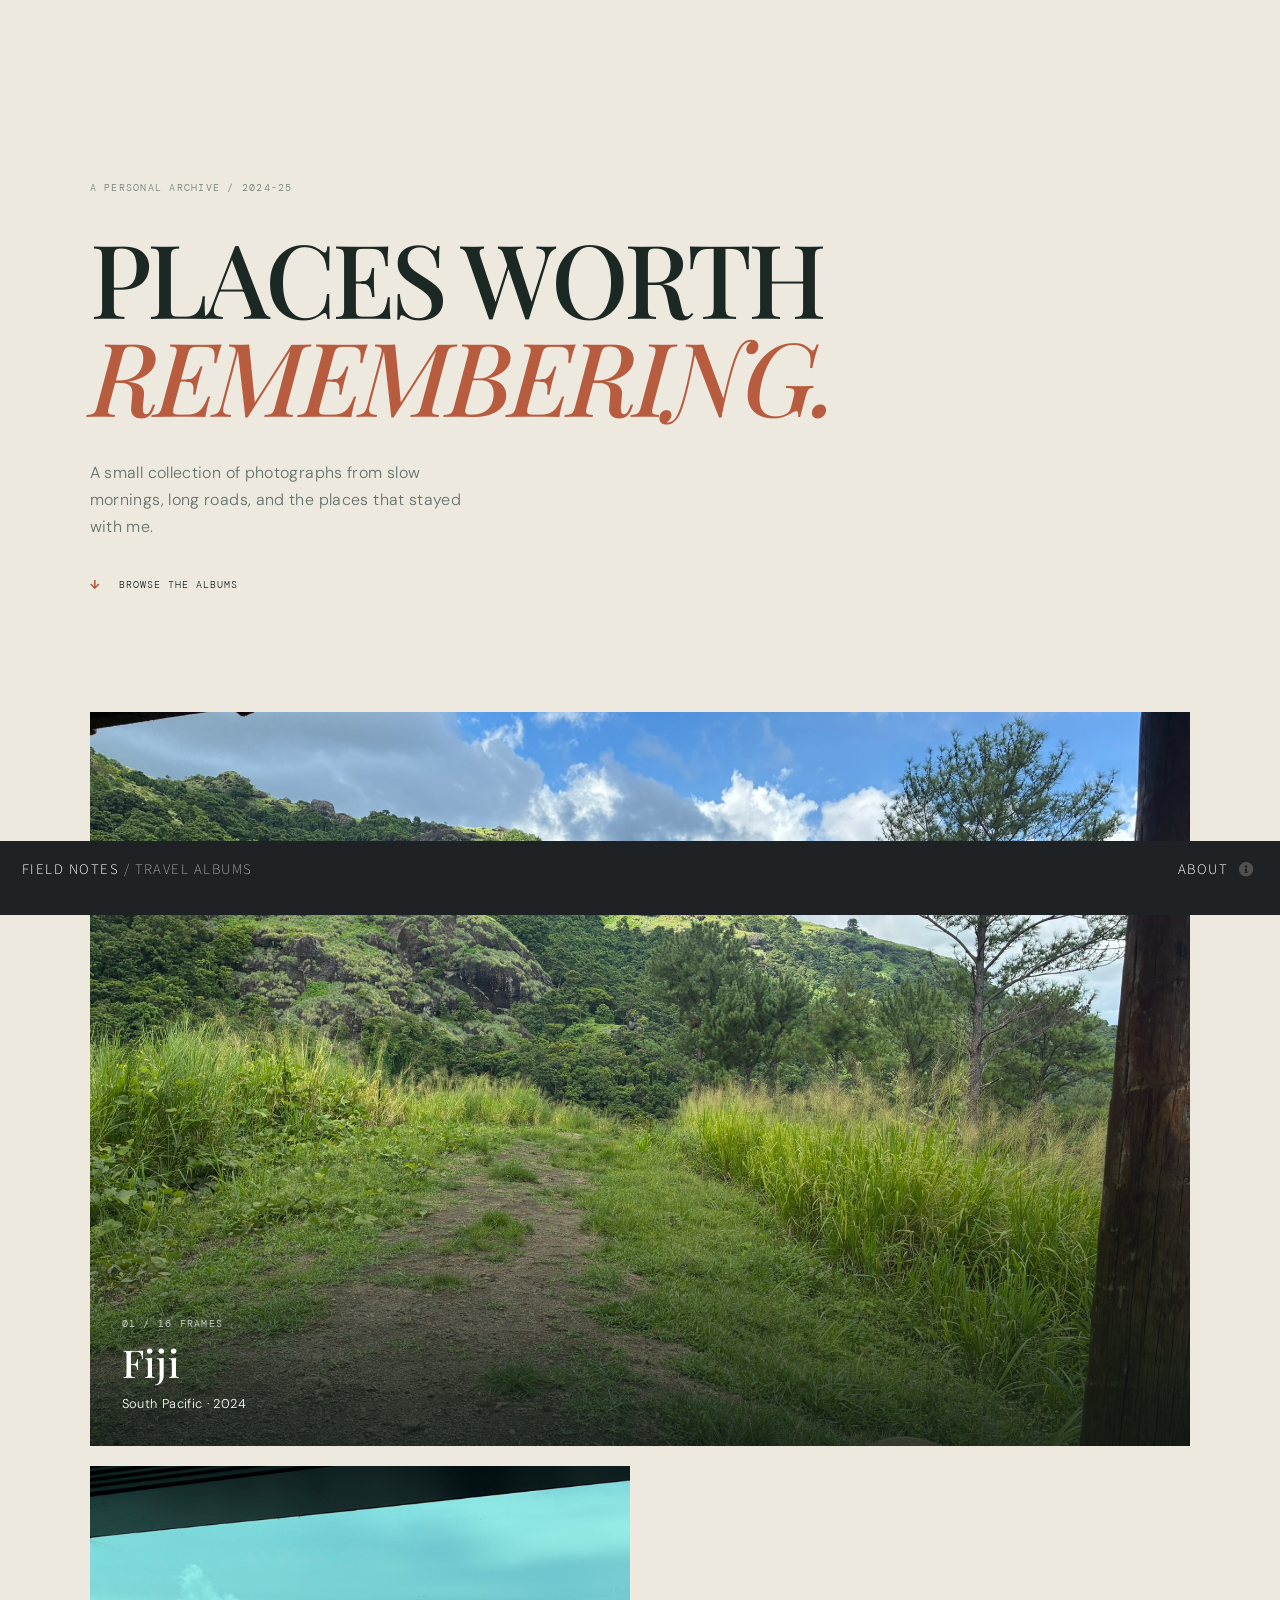
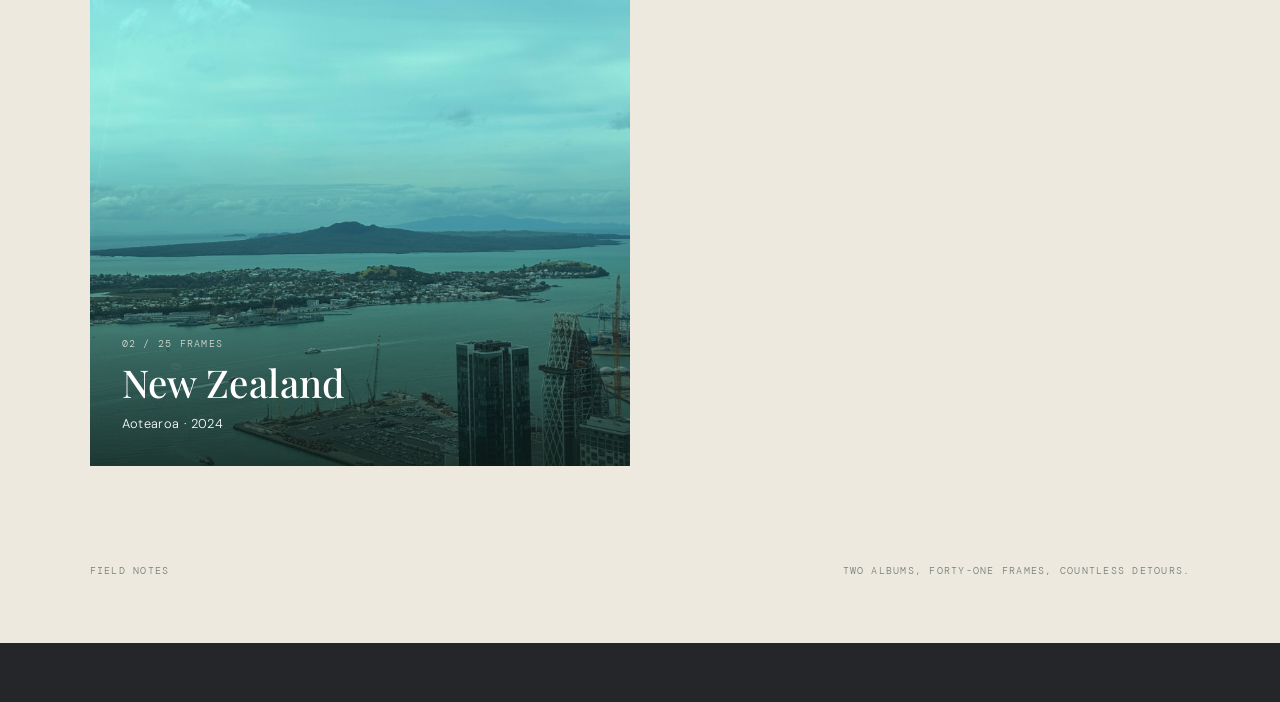
==== commit e1d18654: "RM vids" ====
--- a/index.html
+++ b/index.html
@@ -31,7 +31,7 @@
 							<a class="album-card album-card--wide" href="album.html?album=fiji">
 								<img src="images/fiji/IMG_1176.JPEG" alt="A tropical shoreline in Fiji" />
 								<span class="album-card__shade"></span>
-								<span class="album-card__meta"><small>01 / 15 frames</small><strong>Fiji</strong><span>South Pacific · 2024</span></span>
+								<span class="album-card__meta"><small>01 / 16 frames</small><strong>Fiji</strong><span>South Pacific · 2024</span></span>
 								<span class="album-card__arrow icon solid fa-arrow-right" aria-hidden="true"></span>
 							</a>
 							<a class="album-card" href="album.html?album=new-zealand">
@@ -42,7 +42,7 @@
 							</a>
 						</section>
 
-						<footer id="about" class="shelf-footer"><span>Field Notes</span><span>Two albums, forty frames, countless detours.</span></footer>
+						<footer id="about" class="shelf-footer"><span>Field Notes</span><span>Two albums, forty-one frames, countless detours.</span></footer>
 					</main>
 
 			</div>
